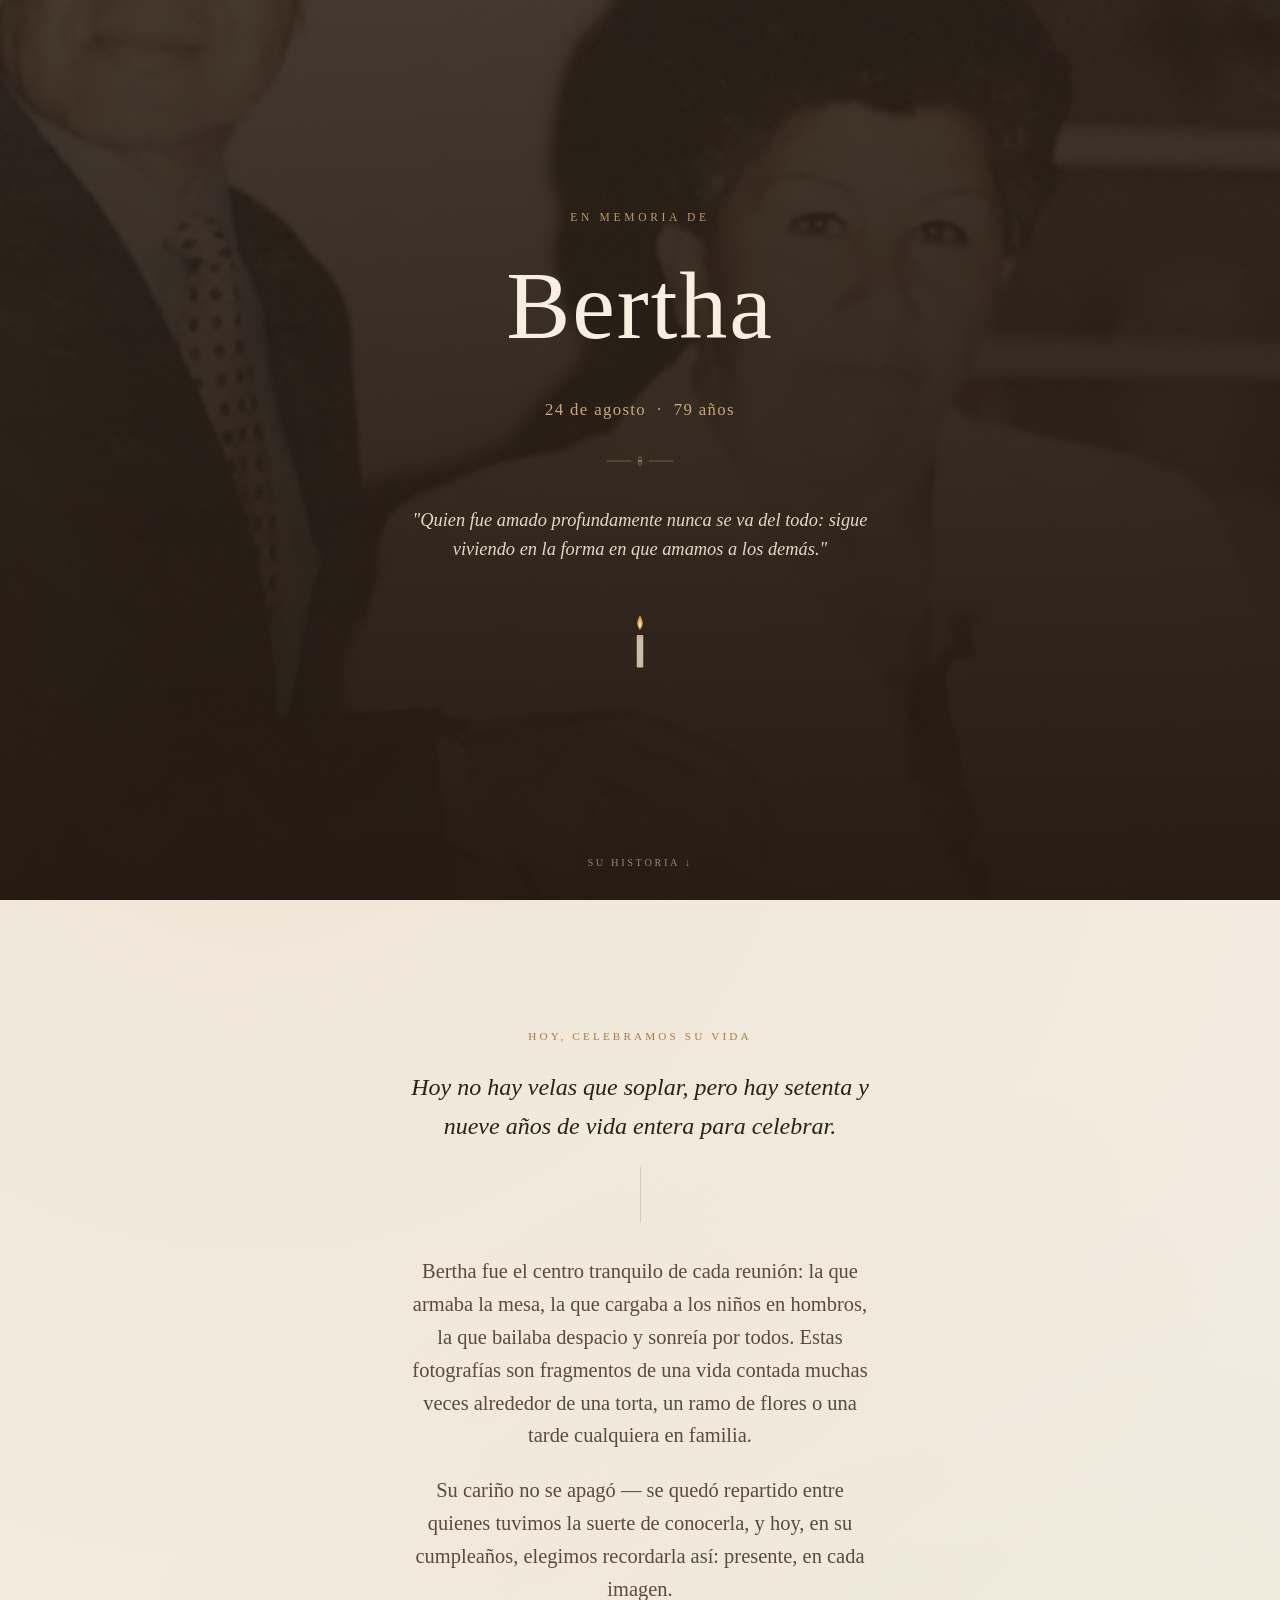
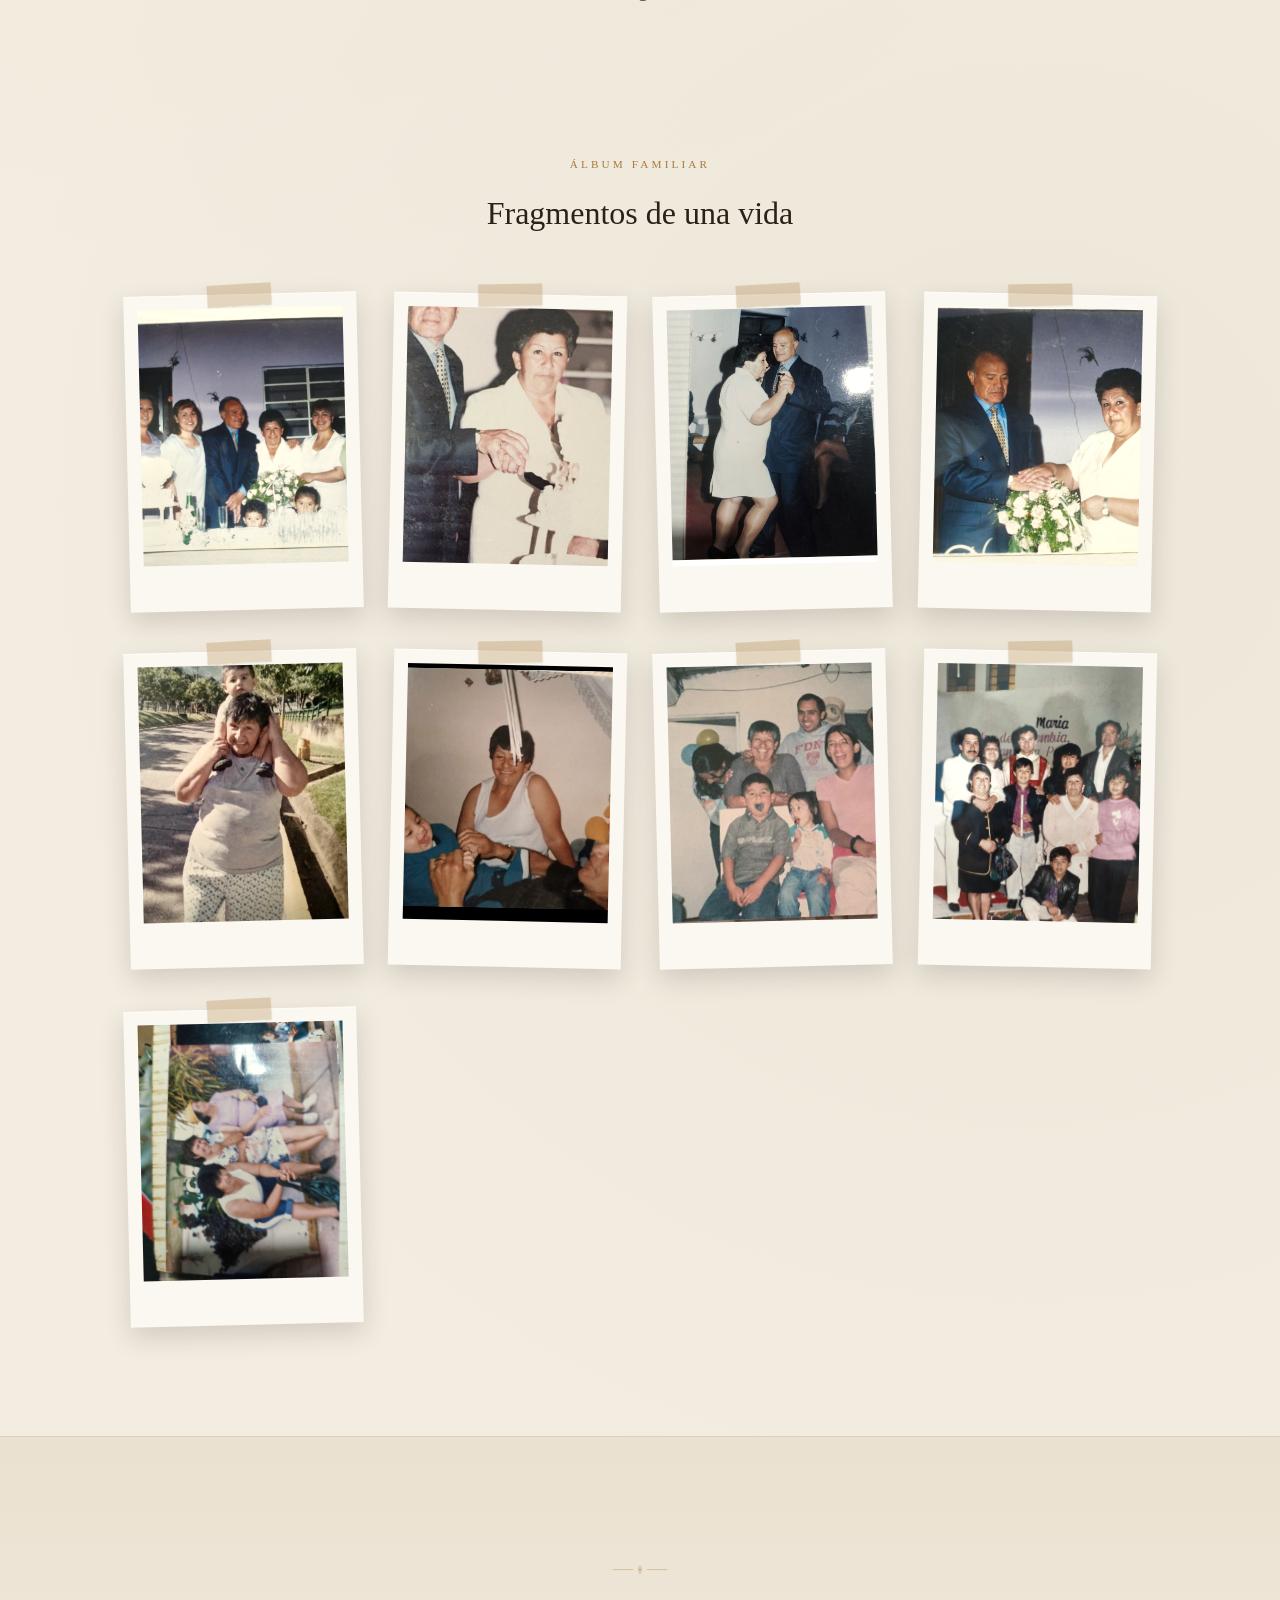
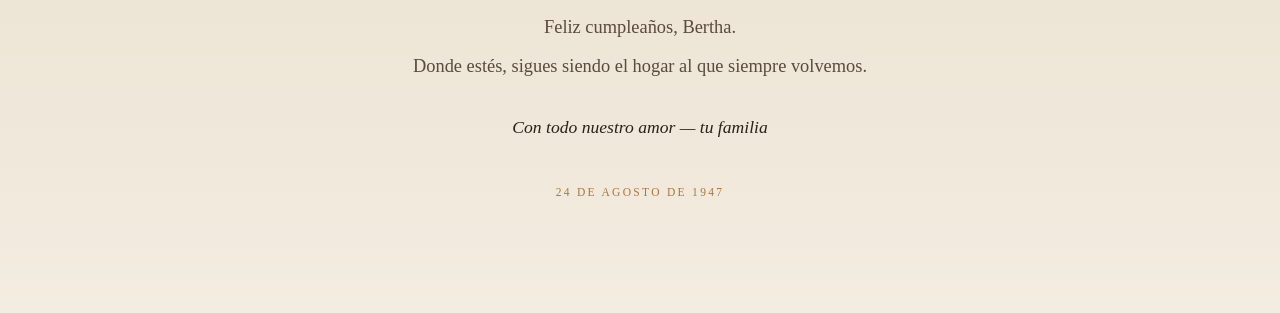
==== tributo-bertha.html @ 87349131 "release" ====
<!DOCTYPE html>
<html lang="es">

<head>
  <meta charset="UTF-8">
  <meta name="viewport" content="width=device-width, initial-scale=1.0">
  <title>Bertha — En su memoria</title>
  <link rel="stylesheet" href="style.css">
</head>

<body class="paper-texture">

  <section class="hero">
    <div class="hero-photo"></div>
    <div class="hero-veil"></div>
    <div class="hero-inner">
      <span class="eyebrow">En memoria de</span>
      <h1>Bertha</h1>
      <div class="dates">24 de agosto &nbsp;·&nbsp; 79 años</div>

      <svg class="flourish" viewBox="0 0 120 24" fill="none" xmlns="http://www.w3.org/2000/svg">
        <path d="M2 12H45" stroke="#C9A876" stroke-width="1" />
        <path d="M75 12H118" stroke="#C9A876" stroke-width="1" />
        <path d="M60 4C64 8 64 16 60 20C56 16 56 8 60 4Z" stroke="#C9A876" stroke-width="1.1" />
        <circle cx="60" cy="12" r="2" fill="#C9A876" />
      </svg>

      <p class="epitaph">"Quien fue amado profundamente nunca se va del todo: sigue viviendo en la forma en que amamos a
        los demás."</p>

      <svg class="candle" viewBox="0 0 40 90" xmlns="http://www.w3.org/2000/svg">
        <rect x="15" y="34" width="10" height="50" rx="2" fill="#E4D8C4" opacity="0.85" />
        <rect x="15" y="34" width="10" height="6" fill="#C9A876" opacity="0.5" />
        <g class="flame">
          <path d="M20 4C24 12 27 17 20 26C13 17 16 12 20 4Z" fill="#E0A94B" />
          <path d="M20 12C22 16 23 19 20 23C17 19 18 16 20 12Z" fill="#F6E0A6" />
        </g>
      </svg>
    </div>
    <div class="scrolldown">Su historia ↓</div>
  </section>

  <section class="tribute">
    <span class="label">Hoy, celebramos su vida</span>
    <p class="lede">Hoy no hay velas que soplar, pero hay setenta y nueve años de vida entera para celebrar.</p>
    <div class="divider"></div>
    <p>Bertha fue el centro tranquilo de cada reunión: la que armaba la mesa, la que cargaba a los niños en hombros, la
      que bailaba despacio y sonreía por todos. Estas fotografías son fragmentos de una vida contada muchas veces
      alrededor de una torta, un ramo de flores o una tarde cualquiera en familia.</p>
    <p>Su cariño no se apagó — se quedó repartido entre quienes tuvimos la suerte de conocerla, y hoy, en su cumpleaños,
      elegimos recordarla así: presente, en cada imagen.</p>
  </section>

  <section class="gallery-section">
    <div class="gallery-heading">
      <span class="label">Álbum familiar</span>
      <h2>Fragmentos de una vida</h2>
    </div>
    <div class="album">
      <div class="frame">
        <div class="tape"></div><img
          src="[data-uri]"
          alt="Familia celebrando">
      </div>
      <div class="frame">
        <div class="tape"></div><img
          src="[data-uri]"
          alt="Bertha cortando la torta">
      </div>
      <div class="frame">
        <div class="tape"></div><img
          src="[data-uri]"
          alt="Bailando">
      </div>
      <div class="frame">
        <div class="tape"></div><img
          src="[data-uri]"
          alt="Con el ramo de flores">
      </div>
      <div class="frame">
        <div class="tape"></div><img
          src="[data-uri]"
          alt="Cargando a un nieto">
      </div>
      <div class="frame">
        <div class="tape"></div><img
          src="[data-uri]"
          alt="En familia">
      </div>
      <div class="frame">
        <div class="tape"></div><img
          src="[data-uri]"
          alt="Reunión familiar">
      </div>
      <div class="frame">
        <div class="tape"></div><img
          src="[data-uri]"
          alt="En la iglesia con la familia">
      </div>
      <div class="frame">
        <div class="tape"></div><img
          src="[data-uri]"
          alt="Con las hijas">
      </div>
    </div>
  </section>

  <section class="closing">
    <svg class="flourish" viewBox="0 0 120 24" fill="none" xmlns="http://www.w3.org/2000/svg">
      <path d="M2 12H45" stroke="#A9793C" stroke-width="1" />
      <path d="M75 12H118" stroke="#A9793C" stroke-width="1" />
      <path d="M60 4C64 8 64 16 60 20C56 16 56 8 60 4Z" stroke="#A9793C" stroke-width="1.1" />
      <circle cx="60" cy="12" r="2" fill="#A9793C" />
    </svg>
    <p>Feliz cumpleaños, Bertha.</p>
    <p>Donde estés, sigues siendo el hogar al que siempre volvemos.</p>
    <div class="sign">Con todo nuestro amor — tu familia</div>
    <div class="heart">24 de agosto de 1947</div>
  </section>

</body>

</html>
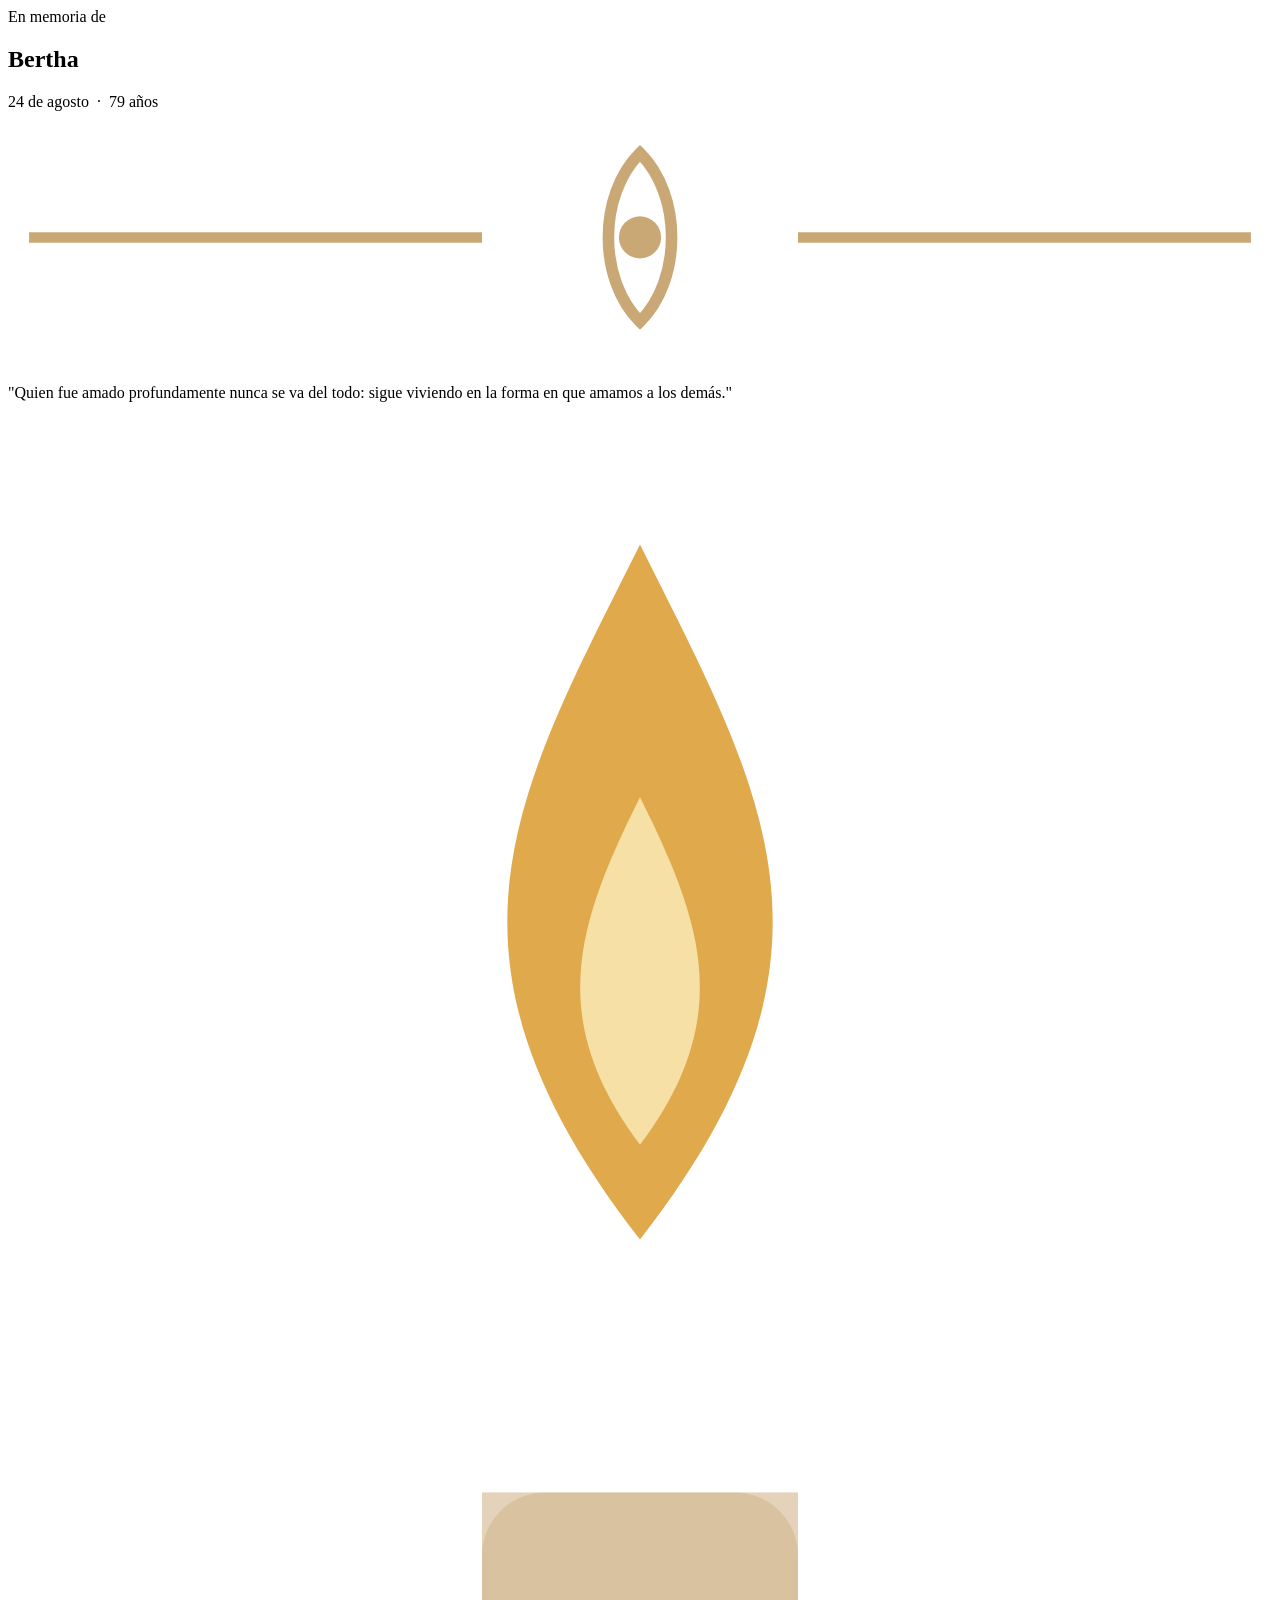
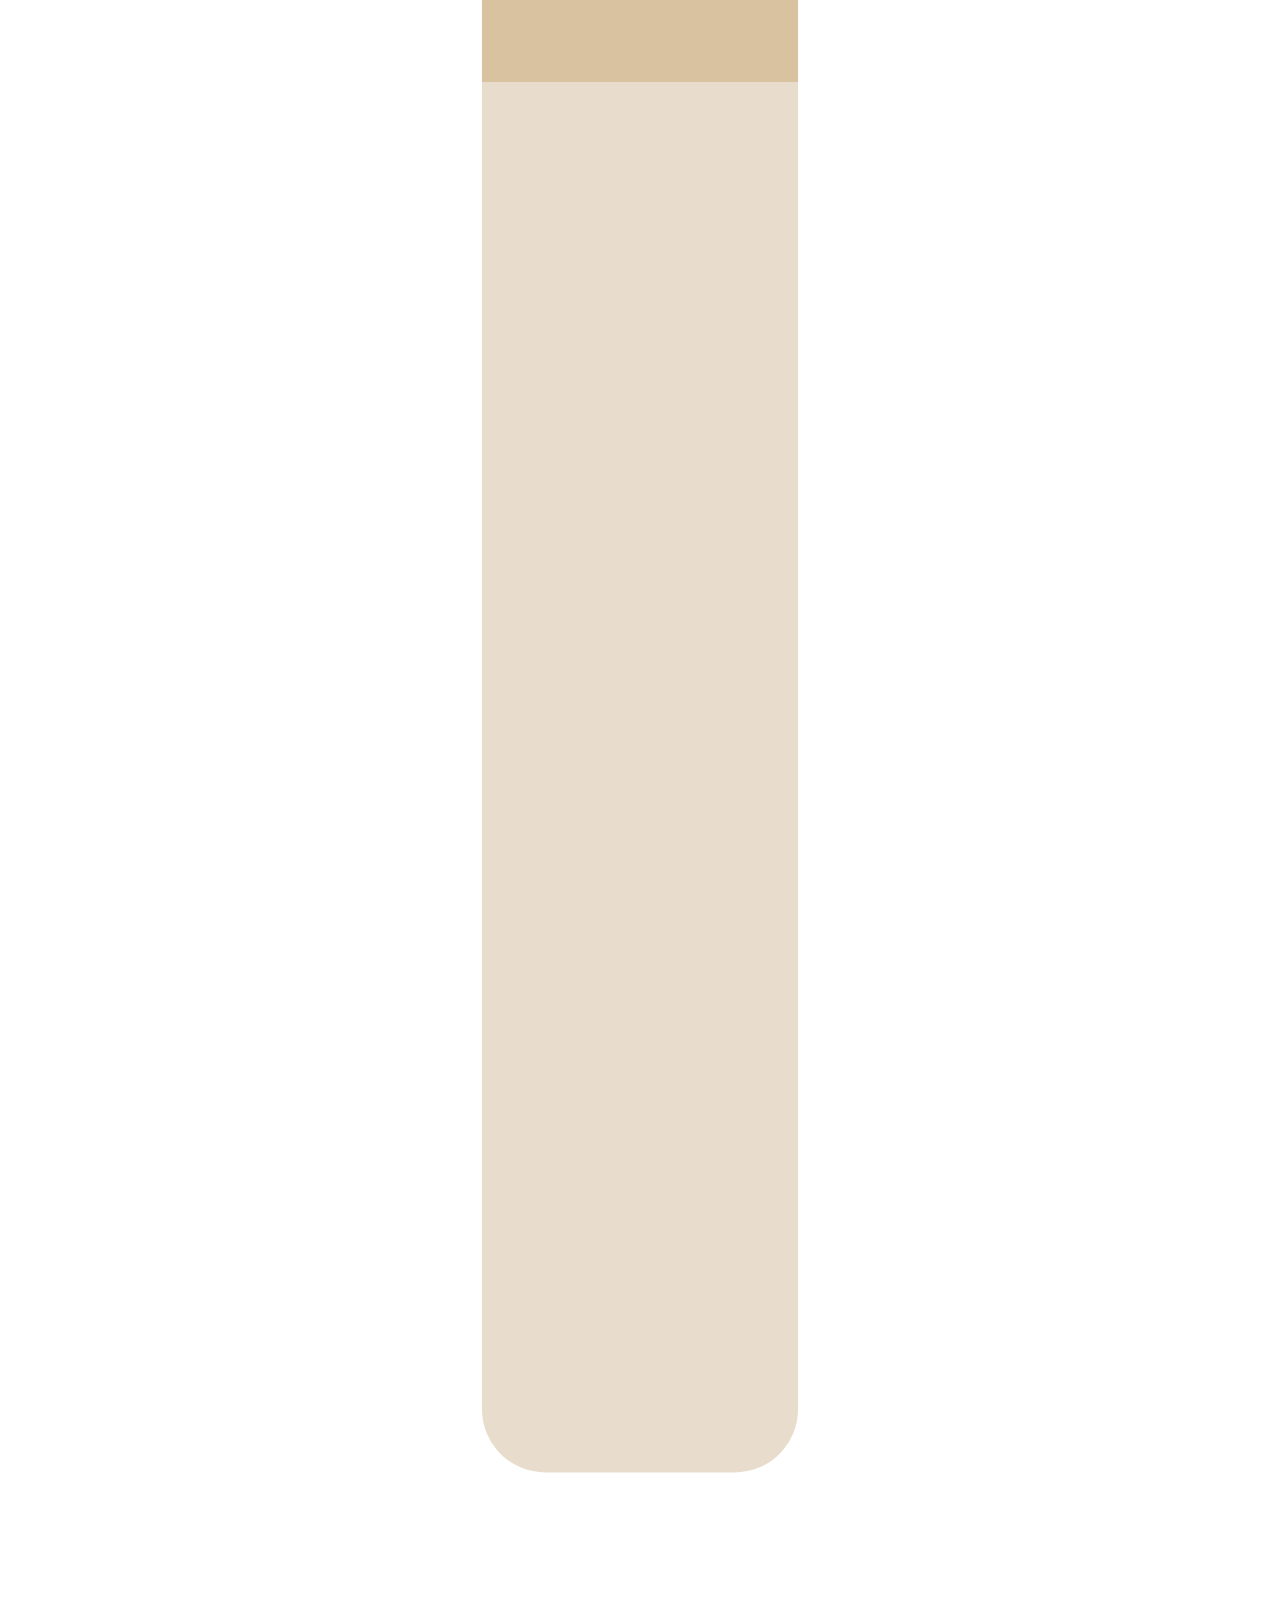
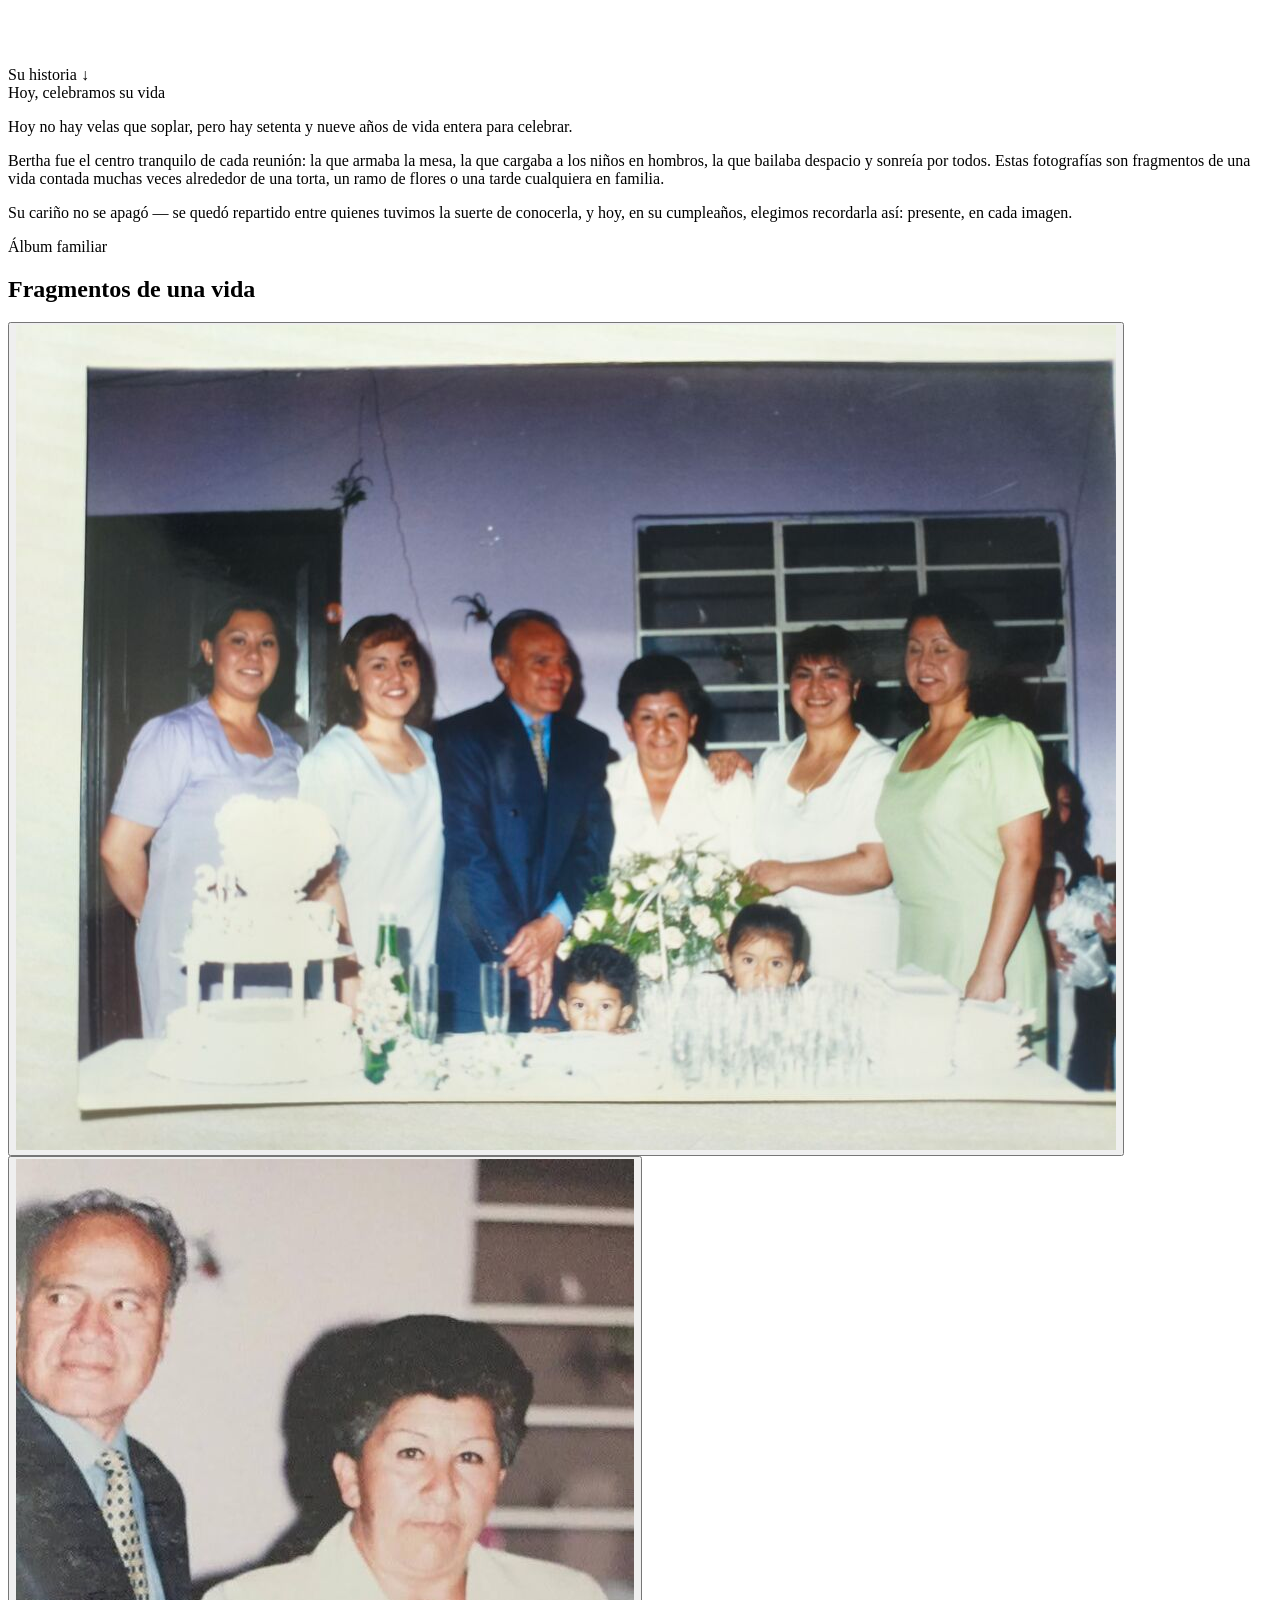
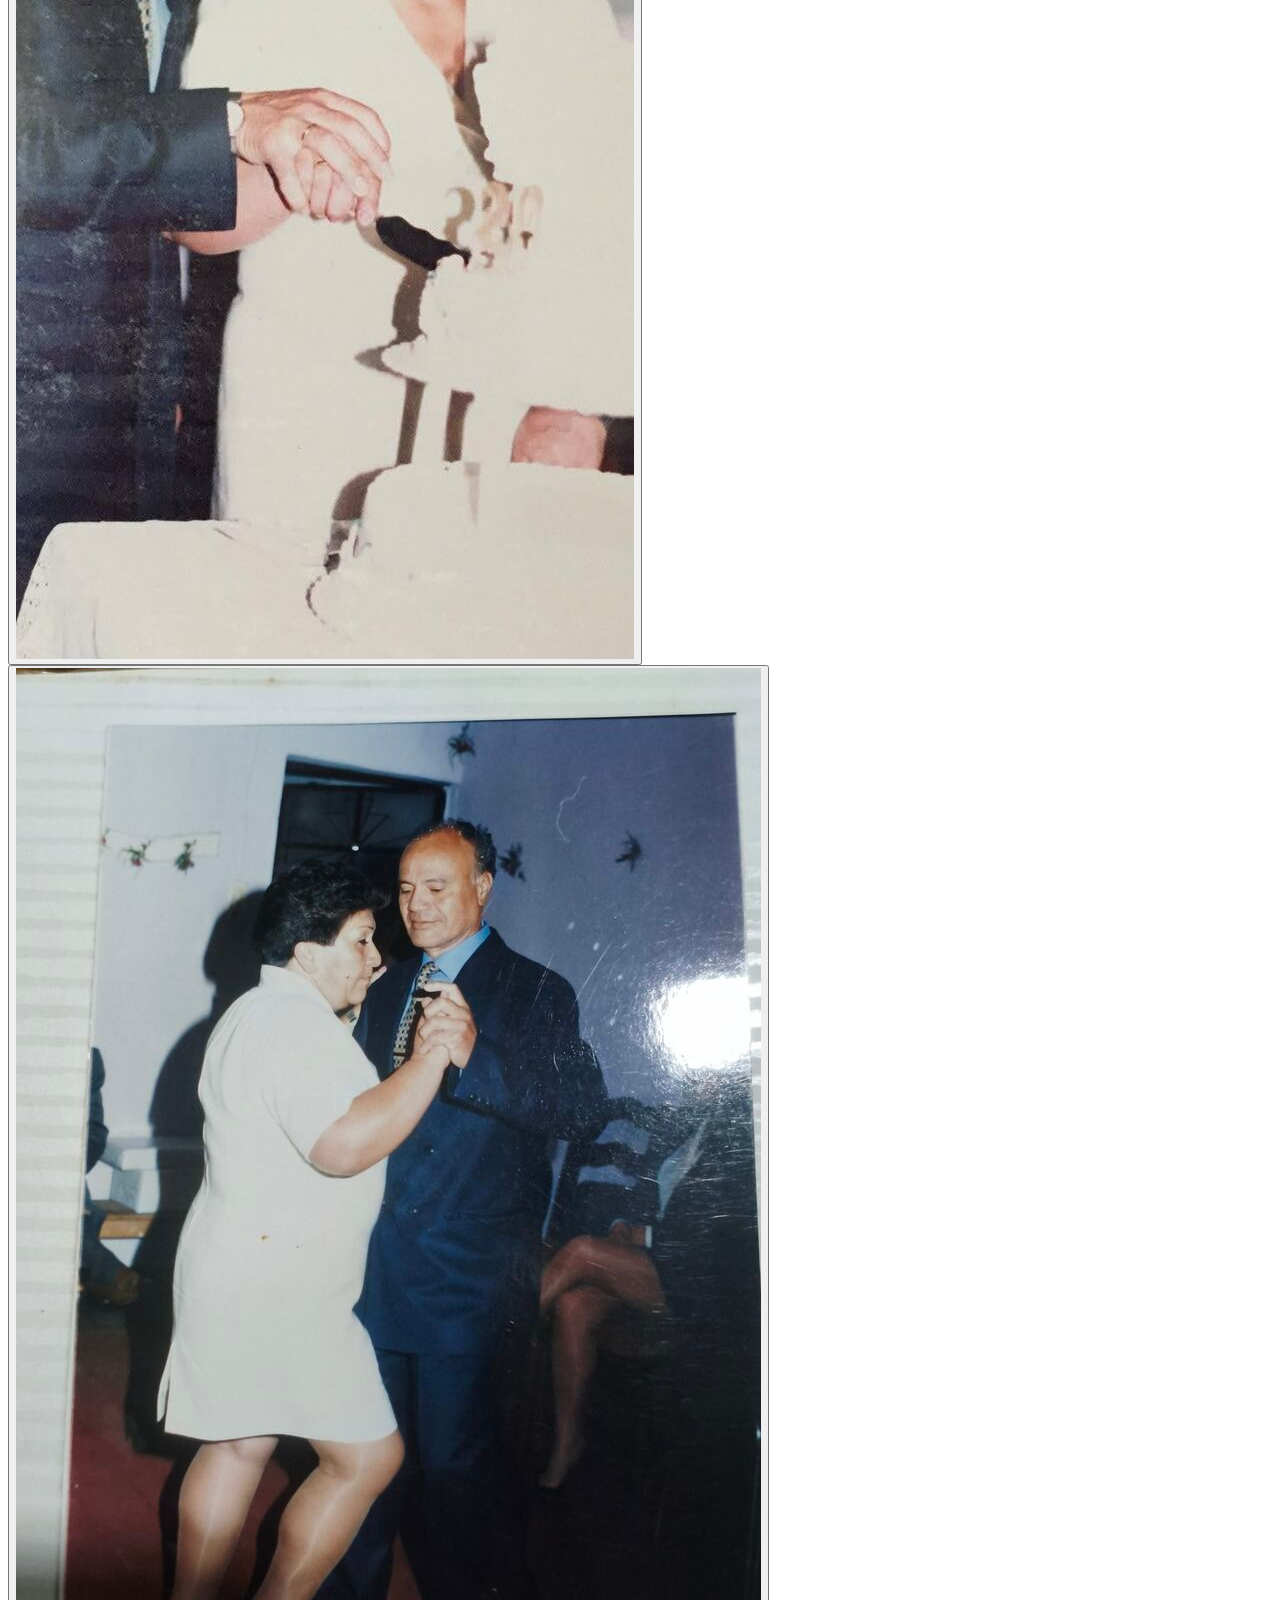
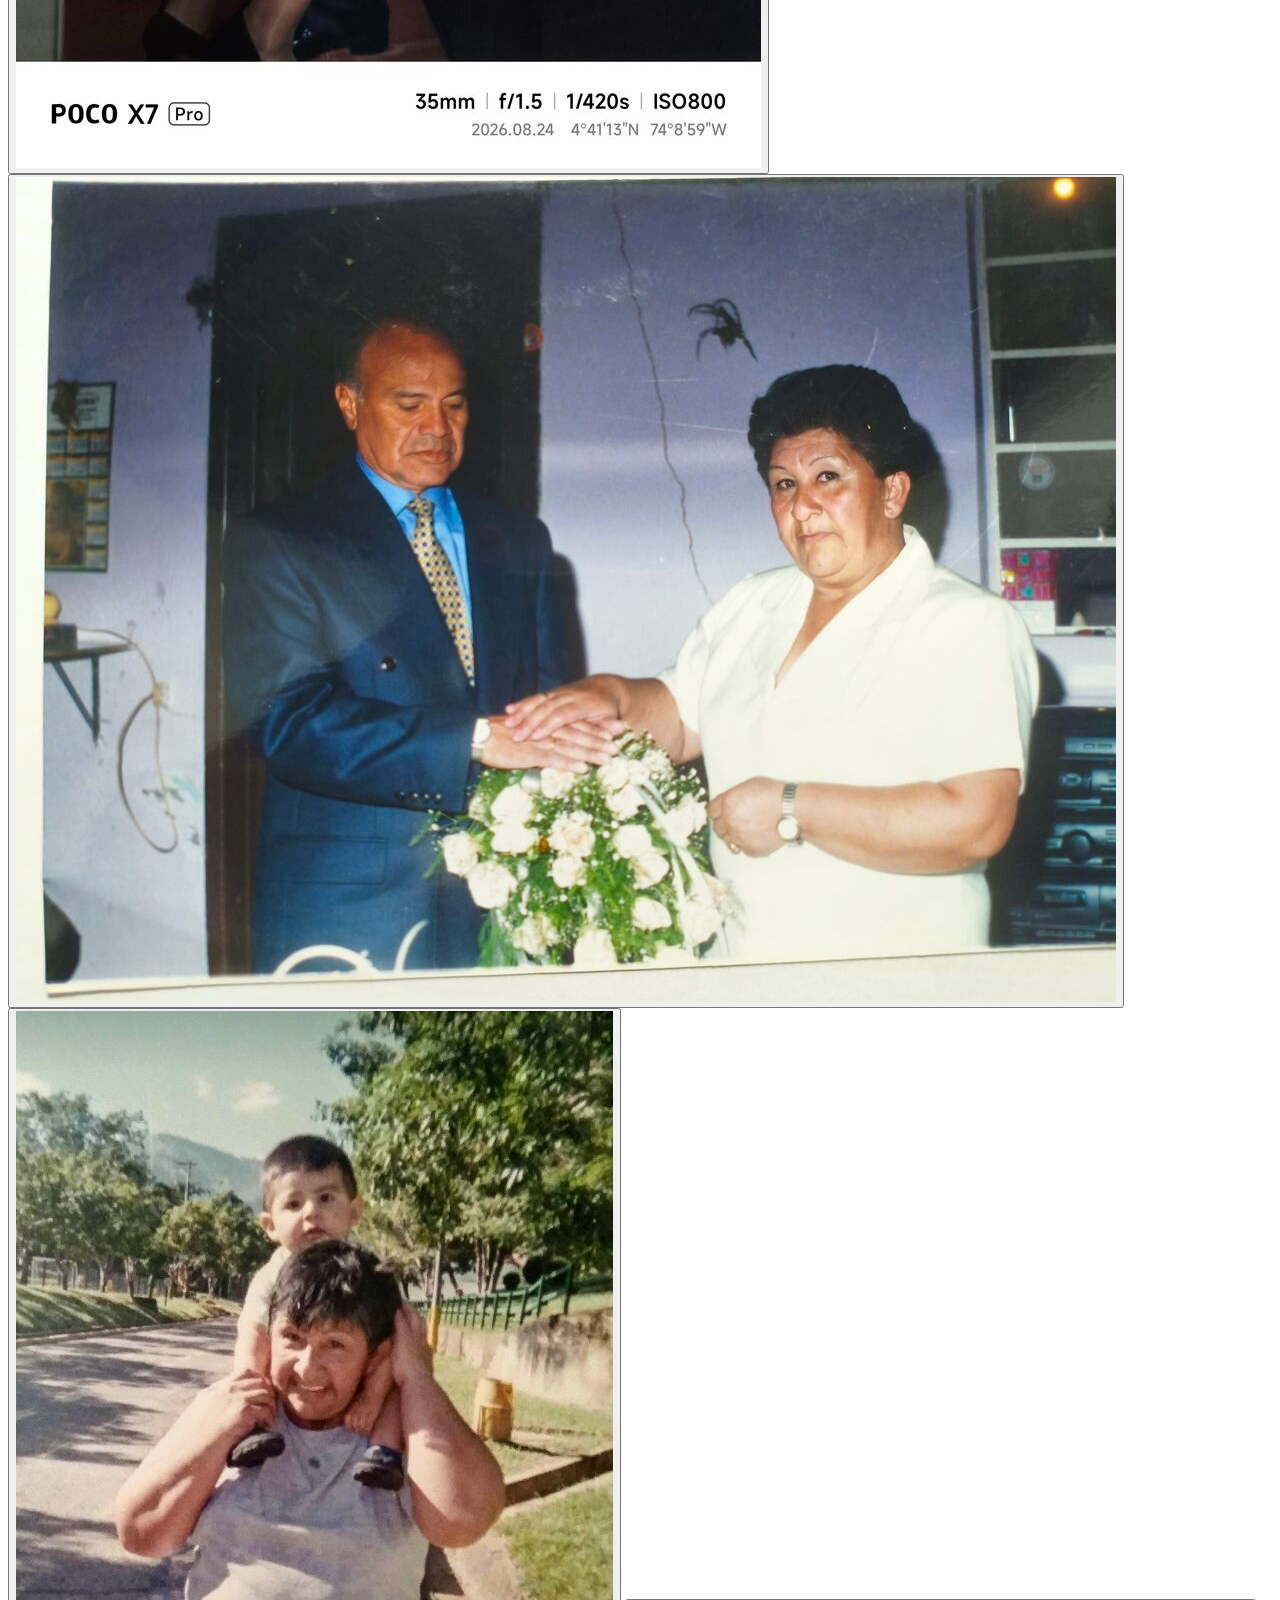
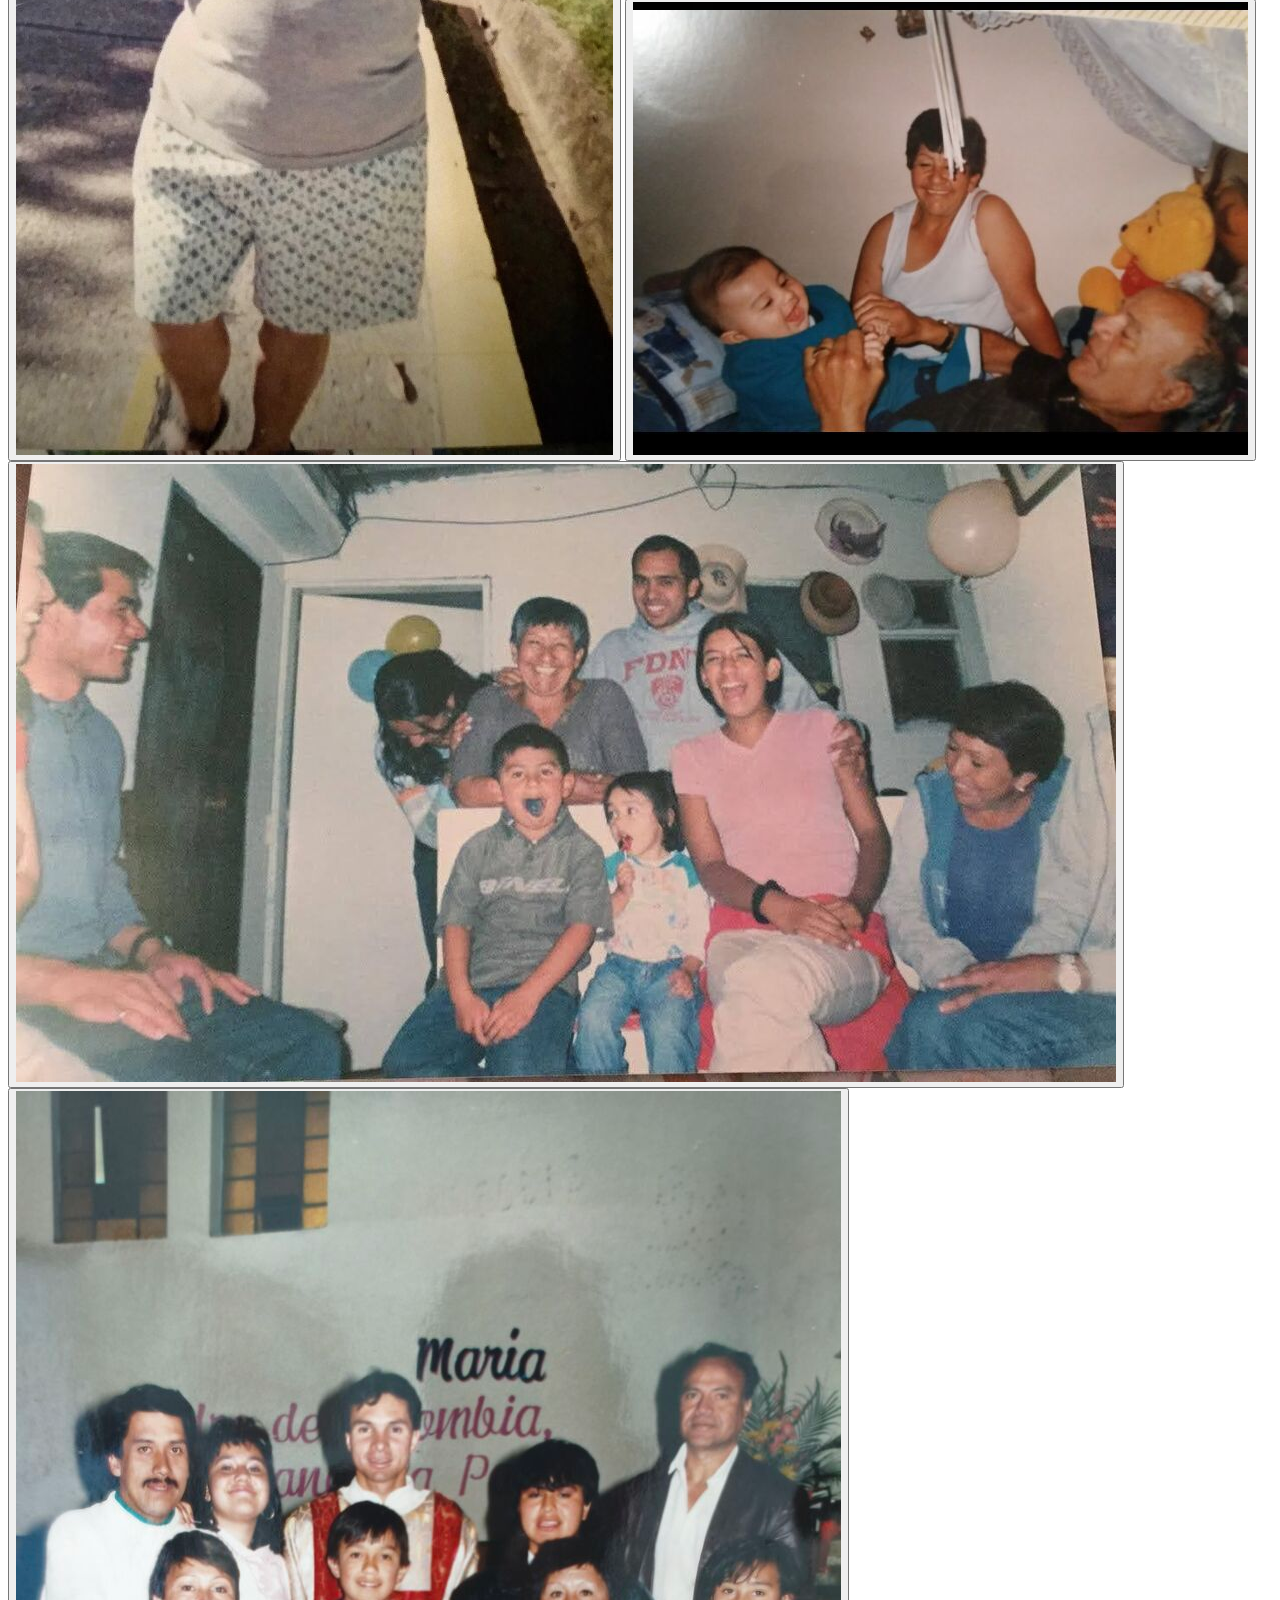
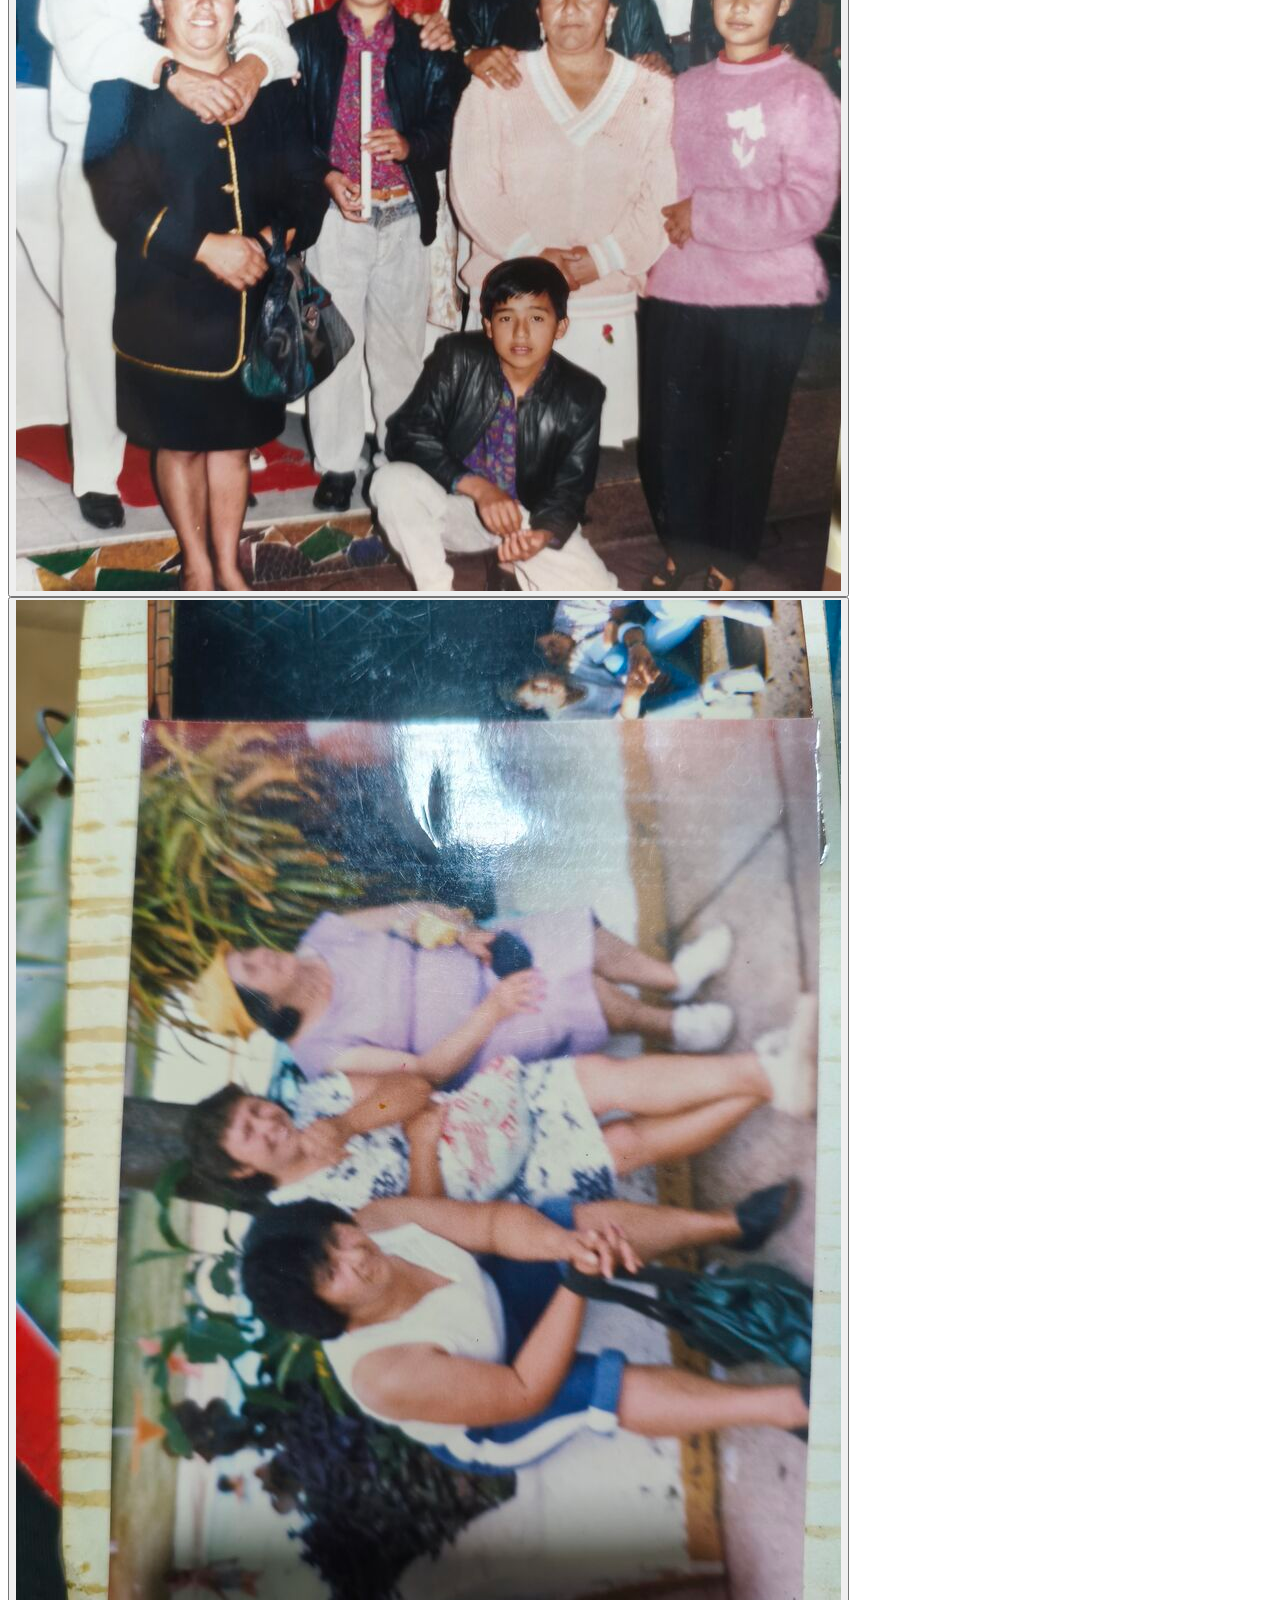
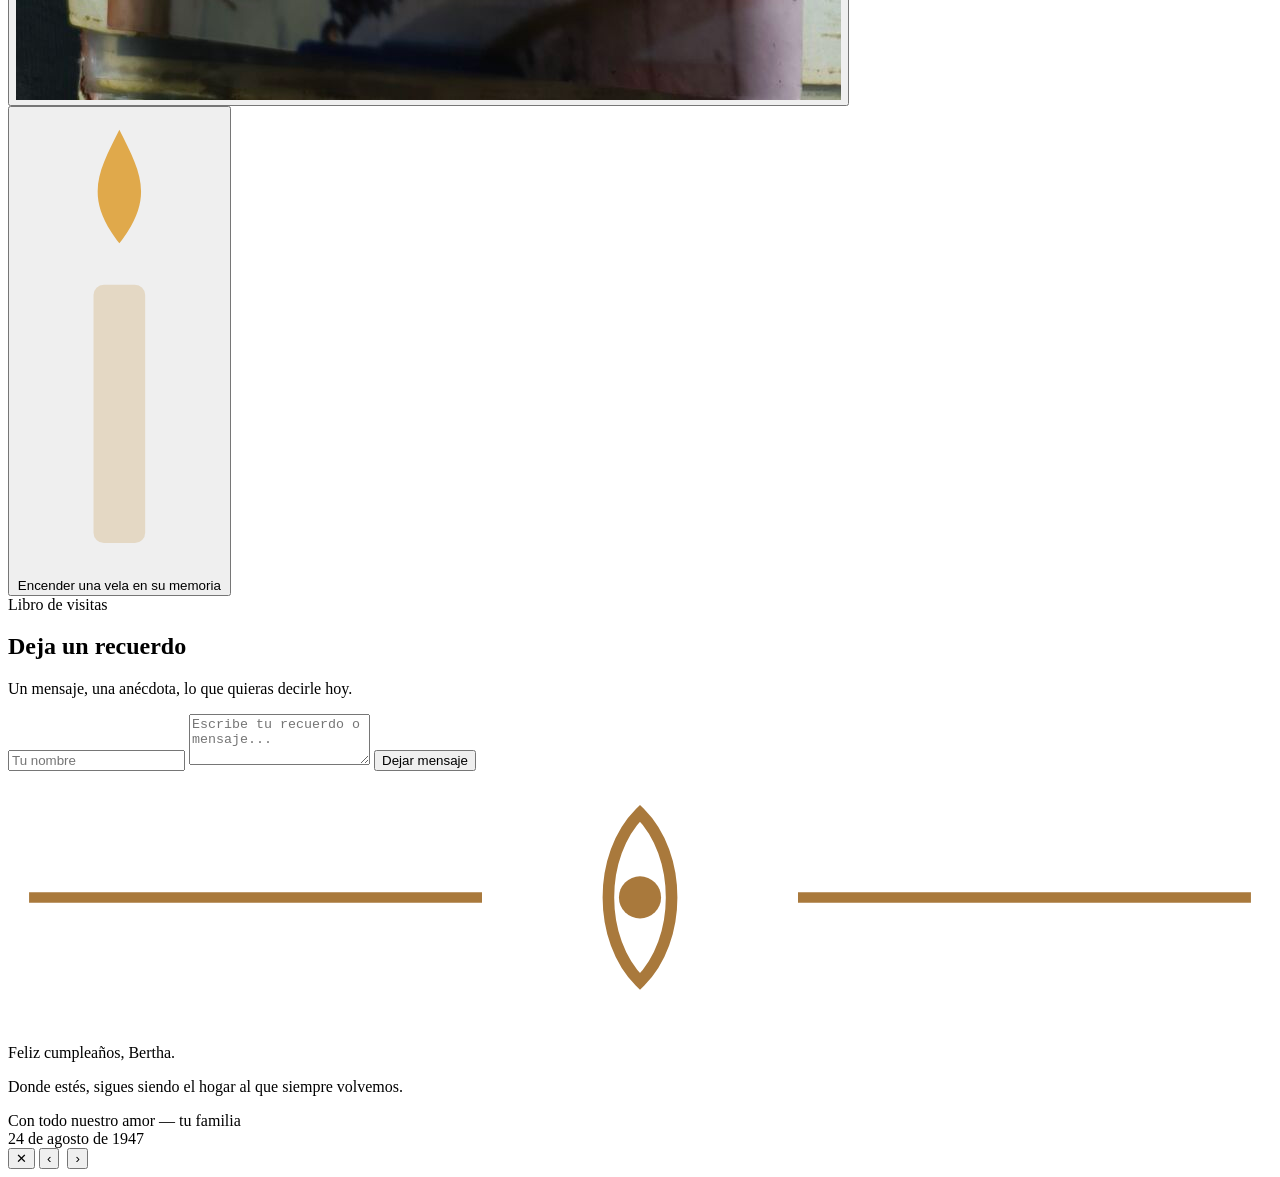
==== commit 8837707a: "last" ====
--- a/tributo-bertha.html
+++ b/tributo-bertha.html
@@ -1,13 +1,11 @@
 <!DOCTYPE html>
 <html lang="es">
-
 <head>
-  <meta charset="UTF-8">
-  <meta name="viewport" content="width=device-width, initial-scale=1.0">
-  <title>Bertha — En su memoria</title>
-  <link rel="stylesheet" href="style.css">
+<meta charset="UTF-8">
+<meta name="viewport" content="width=device-width, initial-scale=1.0">
+<title>Bertha — En su memoria</title>
+<link rel="stylesheet" href="styles.css">
 </head>
-
 <body class="paper-texture">
 
   <section class="hero">
@@ -19,21 +17,20 @@
       <div class="dates">24 de agosto &nbsp;·&nbsp; 79 años</div>
 
       <svg class="flourish" viewBox="0 0 120 24" fill="none" xmlns="http://www.w3.org/2000/svg">
-        <path d="M2 12H45" stroke="#C9A876" stroke-width="1" />
-        <path d="M75 12H118" stroke="#C9A876" stroke-width="1" />
-        <path d="M60 4C64 8 64 16 60 20C56 16 56 8 60 4Z" stroke="#C9A876" stroke-width="1.1" />
-        <circle cx="60" cy="12" r="2" fill="#C9A876" />
+        <path d="M2 12H45" stroke="#C9A876" stroke-width="1"/>
+        <path d="M75 12H118" stroke="#C9A876" stroke-width="1"/>
+        <path d="M60 4C64 8 64 16 60 20C56 16 56 8 60 4Z" stroke="#C9A876" stroke-width="1.1"/>
+        <circle cx="60" cy="12" r="2" fill="#C9A876"/>
       </svg>
 
-      <p class="epitaph">"Quien fue amado profundamente nunca se va del todo: sigue viviendo en la forma en que amamos a
-        los demás."</p>
+      <p class="epitaph">"Quien fue amado profundamente nunca se va del todo: sigue viviendo en la forma en que amamos a los demás."</p>
 
       <svg class="candle" viewBox="0 0 40 90" xmlns="http://www.w3.org/2000/svg">
-        <rect x="15" y="34" width="10" height="50" rx="2" fill="#E4D8C4" opacity="0.85" />
-        <rect x="15" y="34" width="10" height="6" fill="#C9A876" opacity="0.5" />
+        <rect x="15" y="34" width="10" height="50" rx="2" fill="#E4D8C4" opacity="0.85"/>
+        <rect x="15" y="34" width="10" height="6" fill="#C9A876" opacity="0.5"/>
         <g class="flame">
-          <path d="M20 4C24 12 27 17 20 26C13 17 16 12 20 4Z" fill="#E0A94B" />
-          <path d="M20 12C22 16 23 19 20 23C17 19 18 16 20 12Z" fill="#F6E0A6" />
+          <path d="M20 4C24 12 27 17 20 26C13 17 16 12 20 4Z" fill="#E0A94B"/>
+          <path d="M20 12C22 16 23 19 20 23C17 19 18 16 20 12Z" fill="#F6E0A6"/>
         </g>
       </svg>
     </div>
@@ -41,83 +38,74 @@
   </section>
 
   <section class="tribute">
-    <span class="label">Hoy, celebramos su vida</span>
-    <p class="lede">Hoy no hay velas que soplar, pero hay setenta y nueve años de vida entera para celebrar.</p>
+    <span class="label reveal">Hoy, celebramos su vida</span>
+    <p class="lede reveal">Hoy no hay velas que soplar, pero hay setenta y nueve años de vida entera para celebrar.</p>
     <div class="divider"></div>
-    <p>Bertha fue el centro tranquilo de cada reunión: la que armaba la mesa, la que cargaba a los niños en hombros, la
-      que bailaba despacio y sonreía por todos. Estas fotografías son fragmentos de una vida contada muchas veces
-      alrededor de una torta, un ramo de flores o una tarde cualquiera en familia.</p>
-    <p>Su cariño no se apagó — se quedó repartido entre quienes tuvimos la suerte de conocerla, y hoy, en su cumpleaños,
-      elegimos recordarla así: presente, en cada imagen.</p>
+    <p class="reveal">Bertha fue el centro tranquilo de cada reunión: la que armaba la mesa, la que cargaba a los niños en hombros, la que bailaba despacio y sonreía por todos. Estas fotografías son fragmentos de una vida contada muchas veces alrededor de una torta, un ramo de flores o una tarde cualquiera en familia.</p>
+    <p class="reveal">Su cariño no se apagó — se quedó repartido entre quienes tuvimos la suerte de conocerla, y hoy, en su cumpleaños, elegimos recordarla así: presente, en cada imagen.</p>
   </section>
 
   <section class="gallery-section">
-    <div class="gallery-heading">
+    <div class="gallery-heading reveal">
       <span class="label">Álbum familiar</span>
       <h2>Fragmentos de una vida</h2>
     </div>
     <div class="album">
-      <div class="frame">
-        <div class="tape"></div><img
-          src="[data-uri]